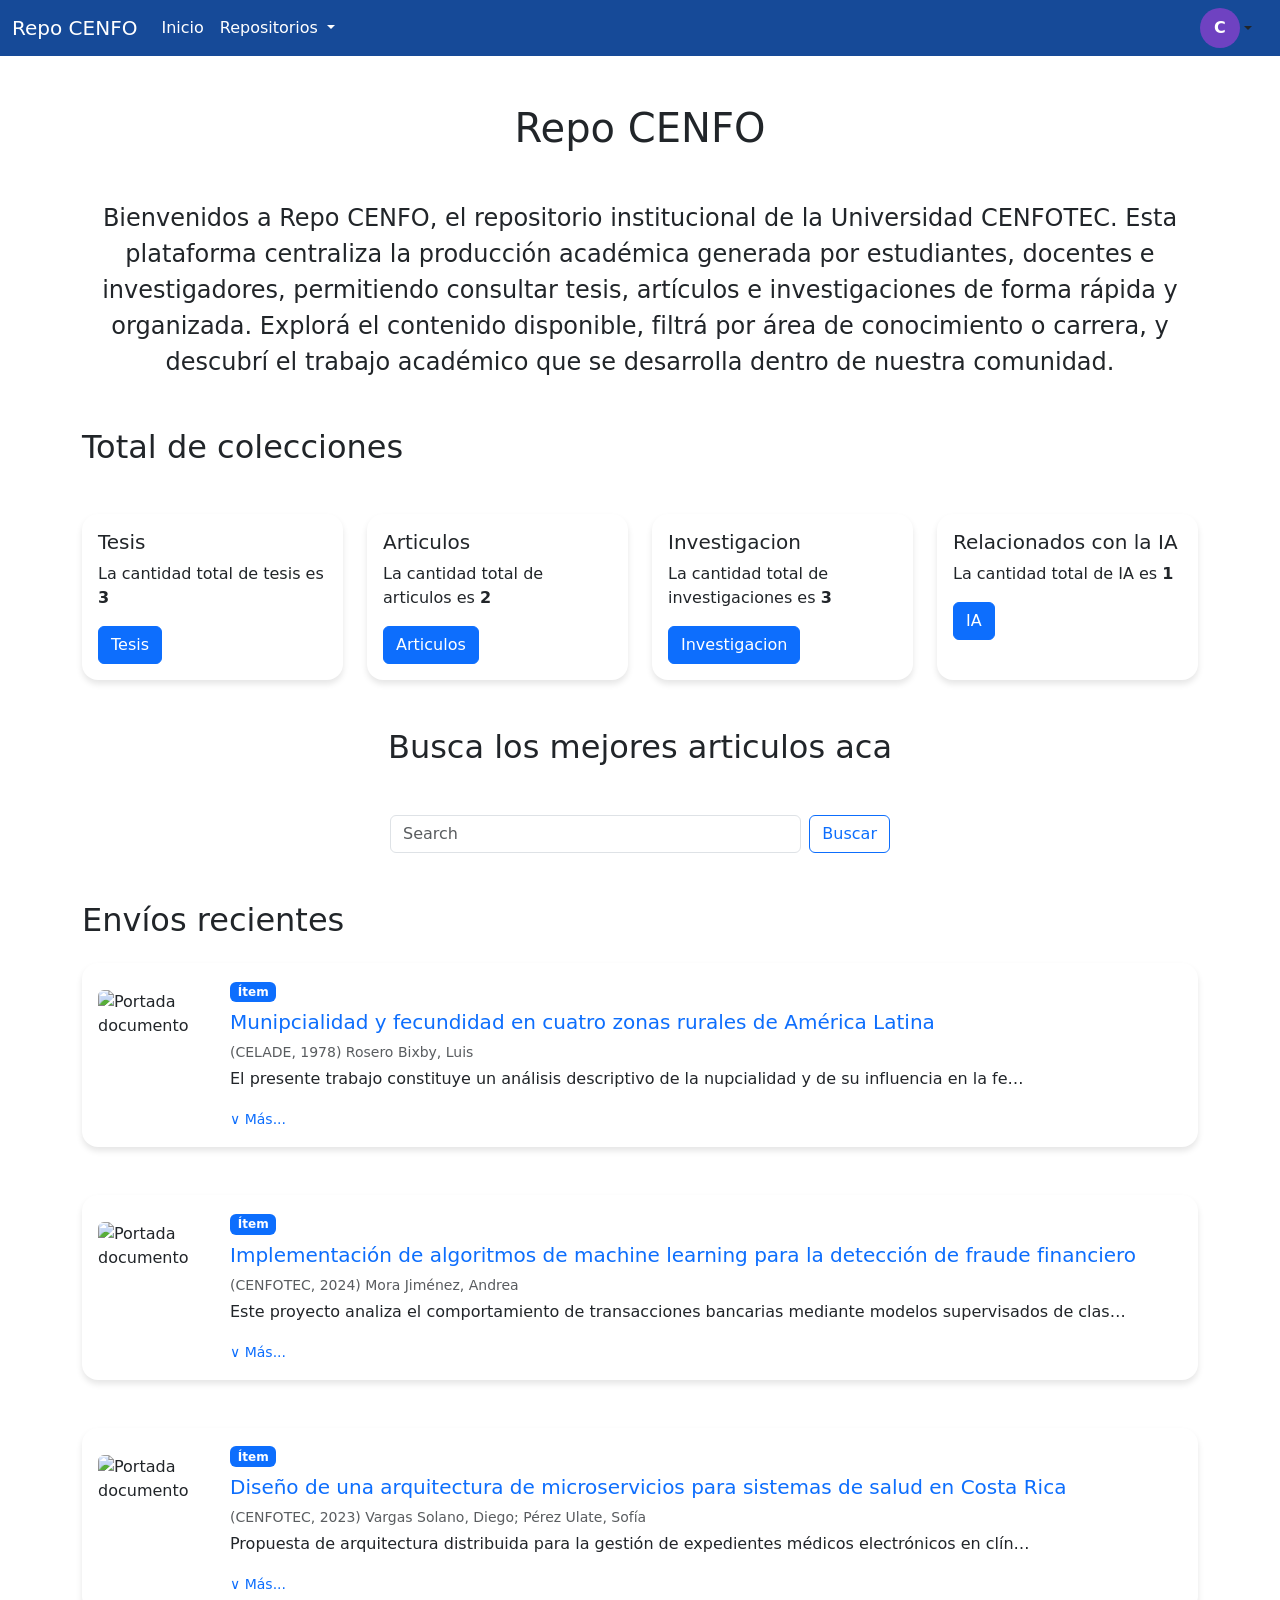
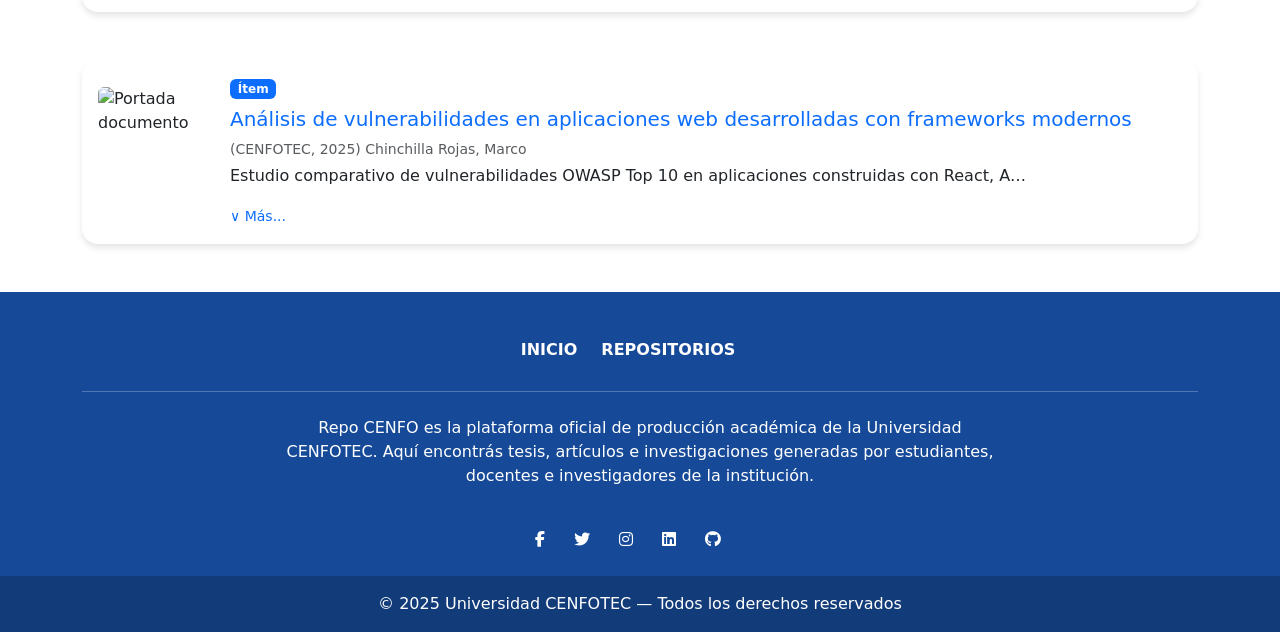
==== index.html @ e8b9d510 "Primer commit" ====
<!doctype html>
<html lang="es">

<head>
    <meta charset="UTF-8" />
    <meta name="viewport" content="width=device-width, initial-scale=1.0" />
    <title>Respositorio CENFOTEC</title>
    <link href="https://cdn.jsdelivr.net/npm/bootstrap@5.3.8/dist/css/bootstrap.min.css" rel="stylesheet"
        integrity="sha384-sRIl4kxILFvY47J16cr9ZwB07vP4J8+LH7qKQnuqkuIAvNWLzeN8tE5YBujZqJLB" crossorigin="anonymous">
    <link rel="stylesheet" href="css/custom.css">
    <link rel="stylesheet" href="https://cdnjs.cloudflare.com/ajax/libs/font-awesome/6.5.0/css/all.min.css">
</head>

<body>
    <!--Navabar con con listas que colapsan -->
    <header>

        <nav class="navbar navbar-expand-lg ">
            <div class="container-fluid">
                <a class="navbar-brand text-white" href="#">Repo CENFO</a>
                <button class="navbar-toggler" type="button" data-bs-toggle="collapse"
                    data-bs-target="#navbarNavDropdown" aria-controls="navbarNavDropdown" aria-expanded="false"
                    aria-label="Toggle navigation">
                    <span class="navbar-toggler-icon"></span>
                </button>


                <div class="collapse navbar-collapse w-100 justify-content-between" id="navbarNavDropdown">

                    <ul class="navbar-nav">
                        <li class="nav-item">
                            <a class="nav-link active text-white" aria-current="page" href="#">Inicio</a>
                        </li>
                        <li class="nav-item dropdown">
                            <a class="nav-link dropdown-toggle text-white" href="#" role="button"
                                data-bs-toggle="dropdown" aria-expanded="false">
                                Repositorios
                            </a>
                            <ul class="dropdown-menu">
                                <li><a class="dropdown-item" href="./pages/lista-repo.html">Lista de Repositorios</a>
                                </li>
                                <li><a class="dropdown-item" data-roles="admin,docentes" href="./pages/registro-repo.html">Registrar
                                        Repositorios</a></li>
                            </ul>
                        </li>

                        <li class="nav-item dropdown" data-roles="admin">
                            <a class="nav-link dropdown-toggle text-white" href="#" role="button"
                                data-bs-toggle="dropdown" aria-expanded="false">
                                Mantenimiento
                            </a>
                            <ul class="dropdown-menu">
                                <li><a class="dropdown-item" href="#">Usuarios</a></li>
                                <li><a class="dropdown-item" href="#">Tipos de produccion</a></li>
                                <li><a class="dropdown-item" href="#">Categorías</a></li>
                                <li><a class="dropdown-item" href="#">Áreas de Conocimiento</a></li>
                                <li><a class="dropdown-item" href="#">Tecnologias</a></li>
                                <li><a class="dropdown-item" href="#">Tipos de investigacion</a></li>
                                <li><a class="dropdown-item" href="#">Carreras</a></li>
                                <li><a class="dropdown-item" href="#">Lineas de Investigación</a></li>
                            </ul>
                        </li>
                    </ul>


                    <div class="dropdown text-end mx-3">
                        <a href="#"
                            class="nav-perfil d-block link-dark text-decoration-none dropdown-toggle d-flex align-items-center"
                            id="dropdownRoles" data-bs-toggle="dropdown" aria-expanded="false">
                            <div class="rounded-circle d-flex align-items-center justify-content-center text-white text-uppercase"
                                style="width: 40px; height: 40px; font-weight: bold; background-color: #6f42c1;">
                                C
                            </div>
                        </a>

                        <ul class="dropdown-menu dropdown-menu-end shadow-sm text-center"
                            aria-labelledby="dropdownRoles" style="min-width: 180px;">
                            <li class="dropdown-header text-start border-bottom pb-2 mb-1 fw-bold text-white">Roles
                                disponibles</li>
                            <li
                                class="dropdown-header rol-actual text-start border-bottom pb-2 mb-1 fw-bold text-white">
                                Rol Actual:</li>
                            <li class="my-2 px-3">
                                <span class="btn  btn-admin py-2 fs-6" id="btn-admin">Administrador</span>
                            </li>
                            <li class="my-2 px-3">
                                <span class="btn  btn-docente py-2 fs-6" id="btn-docente">Docente</span>
                            </li>
                            <li class="my-2 px-3">
                                <span class="btn  btn-estudiante py-2 fs-6" id="btn-estudiante">Estudiante</span>
                            </li>
                        </ul>
                    </div>

                </div>
            </div>
        </nav>
    </header>



    <!--Bienvenida -->
    <section class="container my-5">
        <h1 class="text-center">Repo CENFO</h1>

        <p class="text-center mt-5 fs-4">
            Bienvenidos a Repo CENFO, el repositorio institucional de la Universidad CENFOTEC.
            Esta plataforma centraliza la producción académica generada por estudiantes, docentes
            e investigadores, permitiendo consultar tesis, artículos e investigaciones de forma
            rápida y organizada. Explorá el contenido disponible, filtrá por área de conocimiento
            o carrera, y descubrí el trabajo académico que se desarrolla dentro de nuestra comunidad.
        </p>
    </section>


    <section class="container my-5 ">
        <h2 class="mb-5">Total de colecciones</h2>

        <div class="row row  row-cols-1 row-cols-md-2 row-cols-lg-4 g-4">
            <div class="col">
                <div class="card card-coleccion">
                    <div class="card-body">
                        <h5 class="card-title">Tesis</h5>
                        <p class="card-text">La cantidad total de tesis es <b data-indicador="tesis">0</b></p>
                        <a href="./pages/lista-repo.html" class="btn btn-primary" id="btn-tesis">Tesis</a>
                    </div>
                </div>
            </div>
            <div class="col">
                <div class="card card-coleccion">
                    <div class="card-body">
                        <h5 class="card-title">Articulos</h5>
                        <p class="card-text">La cantidad total de articulos es <b data-indicador="articulos">0</b></p>
                        <a href="./pages/lista-repo.html" class="btn btn-primary">Articulos</a>
                    </div>
                </div>
            </div>

            <div class="col">
                <div class="card card-coleccion">
                    <div class="card-body">
                        <h5 class="card-title">Investigacion</h5>
                        <p class="card-text">La cantidad total de investigaciones es <b data-indicador="investigacion">0</b></p>
                        <a href="./pages/lista-repo.html" class="btn btn-primary">Investigacion</a>
                    </div>
                </div>
            </div>

            <div class="col">
                <div class="card card-coleccion">
                    <div class="card-body">
                        <h5 class="card-title">Relacionados con la IA</h5>
                        <p class="card-text">La cantidad total de IA es <b data-indicador="ia">0</b></p>
                        <a href="./pages/lista-repo.html" class="btn btn-primary">IA</a>
                    </div>
                </div>
            </div>
        </div>
    </section>

    <!--section del buscador de los repos -->
    <h2 class="text-center my-5">Busca los mejores articulos aca</h2>
    <section class="container mt-5 d-flex justify-content-center ">



        <div class="buscador">
            <form class="d-flex buscador" role="search">
                <input class="form-control me-2" type="search" placeholder="Search" aria-label="Search" />
                <button class="btn btn-outline-primary" type="submit">Buscar</button>
            </form>
        </div>

    </section>

    <!-- Envíos recientes -->
    <section class="container mt-5 mb-5">
        <h2 class="mb-4">Envíos recientes</h2>
        <div class="card">
            <div class="row g-0">
                <div class="col-auto d-flex align-items-center p-3">
                    <img src="https://image.slidesharecdn.com/trabajodezamorita-150415132321-conversion-gate02/85/documentos-informativo-carta-memorandum-oficio-vitacora-curriculum-etc-1-320.jpg"
                        class="img-fluid rounded" style="width: 100px; height: 130px; object-fit: cover;"
                        alt="Portada documento">
                </div>
                <div class="col">
                    <div class="card-body">
                        <span class="badge bg-primary mb-2">Ítem</span>
                        <h5 class="card-title">
                            <a href="#" class="text-decoration-none">
                                Munipcialidad y fecundidad en cuatro zonas rurales de América Latina
                            </a>
                        </h5>
                        <p class="text-muted small mb-1">(CELADE, 1978) Rosero Bixby, Luis</p>
                        <p class="card-text text-truncate" style="max-width: 800px;">
                            El presente trabajo constituye un análisis descriptivo de la nupcialidad
                            y de su influencia en la fecundidad.
                        </p>

                        <div class="collapse" id="mas-item-1">
                            <p class="card-text mt-2">
                                Este estudio fue realizado en el marco del programa PECFAL-Rural,
                                abarcando cuatro zonas rurales representativas de América Latina.
                                Los resultados muestran patrones claros de relación entre nupcialidad
                                y niveles de fecundidad en poblaciones rurales.
                            </p>

                        </div>

                        <a class="text-primary small text-decoration-none" data-bs-toggle="collapse" href="#mas-item-1"
                            role="button" aria-expanded="false" id="toggle-mas-1" onclick="toggleMas1(this)">
                            ∨ Más...
                        </a>

                    </div>
                </div>
            </div>
        </div>

        <div class="card mt-5">
            <div class="row g-0">
                <div class="col-auto d-flex align-items-center p-3">
                    <img src="https://modelosdocu.com/wp-content/uploads/2024/12/carta-compromiso-de-entrega-de-documentos.jpg"
                        class="img-fluid rounded" style="width: 100px; height: 130px; object-fit: cover;"
                        alt="Portada documento">
                </div>
                <div class="col">
                    <div class="card-body">
                        <span class="badge bg-primary mb-2">Ítem</span>
                        <h5 class="card-title">
                            <a href="#" class="text-decoration-none">
                                Implementación de algoritmos de machine learning para la detección de fraude financiero
                            </a>
                        </h5>
                        <p class="text-muted small mb-1">(CENFOTEC, 2024) Mora Jiménez, Andrea</p>
                        <p class="card-text text-truncate" style="max-width: 900px;">
                            Este proyecto analiza el comportamiento de transacciones bancarias mediante modelos
                            supervisados de clasificación.
                        </p>

                        <div class="collapse" id="mas-item-2">
                            <p class="card-text mt-2">
                                Se utilizaron algoritmos como Random Forest y SVM sobre un dataset de 50,000
                                transacciones.
                                Los resultados muestran una precisión del 94% en la detección de transacciones
                                fraudulentas en tiempo real.
                            </p>

                        </div>

                        <a class="text-primary small text-decoration-none" data-bs-toggle="collapse" href="#mas-item-2"
                            role="button" aria-expanded="false" id="toggle-mas-2" onclick="toggleMas2(this)">
                            ∨ Más...
                        </a>

                    </div>
                </div>
            </div>
        </div>

        <div class="card mt-5">
            <div class="row g-0">
                <div class="col-auto d-flex align-items-center p-3">
                    <img src="https://img.yumpu.com/29938611/1/500x640/tipos-de-documentos-icao.jpg"
                        class="img-fluid rounded" style="width: 100px; height: 130px; object-fit: cover;"
                        alt="Portada documento">
                </div>
                <div class="col">
                    <div class="card-body">
                        <span class="badge bg-primary mb-2">Ítem</span>
                        <h5 class="card-title">
                            <a href="#" class="text-decoration-none">
                                Diseño de una arquitectura de microservicios para sistemas de salud en Costa Rica
                            </a>
                        </h5>
                        <p class="text-muted small mb-1">(CENFOTEC, 2023) Vargas Solano, Diego; Pérez Ulate, Sofía</p>
                        <p class="card-text text-truncate" style="max-width: 800px;">
                            Propuesta de arquitectura distribuida para la gestión de expedientes médicos electrónicos en
                            clínicas privadas.
                        </p>

                        <div class="collapse" id="mas-item-3">
                            <p class="card-text mt-2">
                                La solución implementa contenedores Docker y orquestación con Kubernetes, logrando una
                                reducción del 60% en tiempos de respuesta comparado con el sistema monolítico anterior.


                            </p>

                        </div>

                        <a class="text-primary small text-decoration-none" data-bs-toggle="collapse" href="#mas-item-3"
                            role="button" aria-expanded="false" id="toggle-mas-3" onclick="toggleMas3(this)">
                            ∨ Más...
                        </a>

                    </div>
                </div>
            </div>
        </div>


        <div class="card mt-5">
            <div class="row g-0">
                <div class="col-auto d-flex align-items-center p-3">
                    <img src="https://imgv2-1-f.scribdassets.com/img/document/478644156/original/603876078d/1?v=1"
                        class="img-fluid rounded" style="width: 100px; height: 130px; object-fit: cover;"
                        alt="Portada documento">
                </div>
                <div class="col">
                    <div class="card-body">
                        <span class="badge bg-primary mb-2">Ítem</span>
                        <h5 class="card-title">
                            <a href="#" class="text-decoration-none">
                                Análisis de vulnerabilidades en aplicaciones web desarrolladas con frameworks modernos
                            </a>
                        </h5>
                        <p class="text-muted small mb-1">(CENFOTEC, 2025) Chinchilla Rojas, Marco</p>
                        <p class="card-text text-truncate" style="max-width: 800px;">
                            Estudio comparativo de vulnerabilidades OWASP Top 10 en aplicaciones construidas con React,
                            Angular y Vue.
                        </p>

                        <div class="collapse" id="mas-item-4">
                            <p class="card-text mt-2">
                                Se realizaron pruebas de penetración sobre 15 aplicaciones reales. Angular presentó
                                menor cantidad de vulnerabilidades XSS mientras que React mostró mejores resultados
                                contra ataques de inyección.
                            </p>

                        </div>

                        <a class="text-primary small text-decoration-none" data-bs-toggle="collapse" href="#mas-item-4"
                            role="button" aria-expanded="false" id="toggle-mas-4" onclick="toggleMas4(this)">
                            ∨ Más...
                        </a>

                    </div>
                </div>
            </div>
        </div>
    </section>


    <footer class="text-white mt-5 footer">
        <div class="container">

            <!-- Links -->
            <section class="pt-5">
                <div class="row text-center justify-content-center">
                    <div class="col-md-auto">
                        <h6 class="text-uppercase fw-bold">
                            <a href="index.html" class="text-white link text-decoration-none">Inicio</a>
                        </h6>
                    </div>
                    <div class="col-md-auto">
                        <h6 class="text-uppercase fw-bold">
                            <a href="./pages/lista-repo.html" class="text-white link text-decoration-none">Repositorios</a>
                        </h6>
                    </div>
                    <div class="col-md-auto">
                        <h6 class="text-uppercase fw-bold">
                            <a href="#" class="text-white link text-decoration-none"
                                data-roles="admin">Mantenimiento</a>
                        </h6>
                    </div>

                </div>
            </section>

            <hr class="my-4">

            <!-- Descripción -->
            <section class="mb-4">
                <div class="row justify-content-center">
                    <div class="col-lg-8 text-center">
                        <p>Repo CENFO es la plataforma oficial de producción académica de la Universidad CENFOTEC.
                            Aquí encontrás tesis, artículos e investigaciones generadas por estudiantes,
                            docentes e investigadores de la institución.</p>
                    </div>
                </div>
            </section>

            <!-- Redes sociales -->
            <section class="text-center mb-4">
                <a href="#" class="text-white link me-4"><i class="fab fa-facebook-f"></i></a>
                <a href="#" class="text-white link me-4"><i class="fab fa-twitter"></i></a>
                <a href="#" class="text-white link me-4"><i class="fab fa-instagram"></i></a>
                <a href="#" class="text-white link me-4"><i class="fab fa-linkedin"></i></a>
                <a href="#" class="text-white link me-4"><i class="fab fa-github"></i></a>
            </section>

        </div>

        <!-- Copyright -->
        <div class="text-center p-3 copyright">
            © 2025 Universidad CENFOTEC — Todos los derechos reservados
        </div>
    </footer>

    <script src="https://cdn.jsdelivr.net/npm/bootstrap@5.3.8/dist/js/bootstrap.bundle.min.js"
        integrity="sha384-FKyoEForCGlyvwx9Hj09JcYn3nv7wiPVlz7YYwJrWVcXK/BmnVDxM+D2scQbITxI"
        crossorigin="anonymous"></script>
    <script src="js/utils.js"></script>
    <script src="js/data.js"></script>
    
</body>

</html>
---- css/custom.css ----
.buscador{
    width: 500px;
}

/* Navbar*/
.navbar{
    background-color: #164a98;
    position: sticky;
    top: 0;
    z-index: 100;
}
.dropdown-menu{
     background-color: #164a98;
     color: white !important;
}
.dropdown-item{
    color: white;
}
.dropdown-item:hover {
    background-color: #205c9c;
    color: #64b5f6;
}
.navbar.nav .nav-link{
     transition: transform 0.2s ease, color 0.2s ease;
    display: inline-block;
    font-weight: 500;
}
.navbar-nav .nav-link:hover {
    color: #64b5f6 !important;
    transform: translateY(-3px);
}
.nav-perfil{
    transition: transform 0.2s ease, color 0.2s ease;
}
.nav-perfil :hover{
    color: #64b5f6 !important;
     transform: translateY(-3px);
}

.rol-actual{
    display: none;
}

.btn-estudiante{
    background-color:#006AEA ;
    color: white;
    transition: transform 0.2s ease, color 0.2s ease;
    display: block;
}
.btn-estudiante:hover{
    background-color: #40B0FF !important;
     transform: translateY(-3px);
}
.btn-admin{
    background-color: #006AEA;
    color: white;
    transition: transform 0.2s ease, color 0.2s ease;
    display: block;
}
.btn-admin:hover{
    background-color: #40B0FF !important;
     transform: translateY(-3px);
}
.btn-docente{
    background-color: #006AEA;
    color: white;
    transition: transform 0.2s ease, color 0.2s ease;
    display: block;
}
.btn-docente:hover{
    background-color: #40B0FF !important;
     transform: translateY(-3px);
}

/*Cards de la coleccion*/
.card {
    border: none;
    border-radius: 1rem;
    background: #ffffff;
    box-shadow: 0 4px 6px rgba(0, 0, 0, 0.1);
    overflow: hidden;
    transition: all 0.3s cubic-bezier(0.4, 0, 0.2, 1);
    height: 100%;
    display: flex;
    flex-direction: column;
}

.card:hover {
    transform: translateY(-8px);
    box-shadow: 0 10px 20px rgba(0, 0, 0, 0.15);
}

.card-img-top {
    height: 200px;
    object-fit: cover;
    transition: transform 0.4s ease;
}

.card:hover .card-img-top {
    transform: scale(1.05);
}

/* Layout principal: aside + main */
.container-fluid-custom {
    display: flex;
    gap: 20px;
    align-items: flex-start;
}

.aside-filtros {
    flex: 0 0 280px;
    background-color: #f8f9fa;
    padding: 20px;
    border-radius: 8px;
    height: fit-content;
    position: sticky;
    top: 80px; 
}

.main-content {
    flex: 1;
    min-width: 0; 
}

.filtro-grupo {
    margin-bottom: 25px;
}

.filtro-grupo h6 {
    font-weight: bold;
    font-size: 0.9rem;
    margin-bottom: 10px;
    color: #333;
    border-bottom: 2px solid #006AEA;
    padding-bottom: 5px;
}

.filtro-grupo label {
    font-size: 0.85rem;
    margin-bottom: 5px;
    display: block;
    cursor: pointer;
    transition: color 0.2s ease;
}

.filtro-grupo label:hover {
    color: #6f42c1;
}

.filtro-grupo input[type="checkbox"] {
    margin-right: 8px;
    cursor: pointer;
}

.btn-limpiar-filtros {
    width: 100%;
    margin-top: 20px;
}

/* Responsive: tablet y móvil */
@media (max-width: 992px) {
    .container-fluid-custom {
        gap: 15px;
    }

    .aside-filtros {
        flex: 0 0 250px;
    }
}

@media (max-width: 768px) {
    .container-fluid-custom {
        flex-direction: column;
    }

    .aside-filtros {
        flex: 0 0 auto;
        width: 100%;
        position: relative;
        top: 0;
        margin-bottom: 10px;
    }

    .main-content {
        width: 100%;
    }

    .filtro-grupo {
        margin-bottom: 15px;
    }

    .filtro-grupo h6 {
        font-size: 0.85rem;
        margin-bottom: 8px;
    }

    .filtro-grupo label {
        font-size: 0.8rem;
        margin-bottom: 3px;
    }
}

@media (max-width: 576px) {
    .container-lg {
        padding: 0.5rem;
    }

    .aside-filtros {
        padding: 15px;
    }

    .table {
        font-size: 0.85rem;
    }

    .table th, .table td {
        padding: 0.5rem;
    }
}


.form-container {
    background-color: #f9f9f9;
    padding: 50px;
    border-radius: 8px;
    border: 1px solid #ddd;
    max-width: 800px;
    width: 100%;
}

.form-control1 {
    border: 1px solid #ccc;
    border-radius: 4px;
    padding: 12px;
    font-size: 1rem;
    width: 100%;
}

.form-control1:focus {
    border-color: #006AEA;
    outline: none;
    box-shadow: 0 0 5px rgba(111, 66, 193, 0.2);
}

.form-label {
    font-weight: 500;
    margin-bottom: 8px;
    display: block;
}

.mb-3 {
    margin-bottom: 25px;
}

.form-text {
    display: none;
}

.btn-enviar {
    background-color: #164a98;
    color: white;
    padding: 12px 30px;
    border: none;
    border-radius: 4px;
    font-size: 1rem;
    width: 100%;
    cursor: pointer;
    margin-top: 10px;
}

.btn-enviar:hover {
    background-color: #006AEA;
}

/* carga de archivo */
.file-upload-area {
    border: 2px dashed #006AEA;
    border-radius: 4px;
    padding: 20px;
    text-align: center;
    background-color: #f0f0f0;
    cursor: pointer;
    transition: all 0.3s ease;
}

.file-upload-area:hover {
    background-color: #e8e8e8;
    border-color: #164a98;
}

.file-upload-area input[type="file"] {
    display: none;
}

.file-name {
    margin-top: 10px;
    color: #164a98;
    font-weight: 500;
}

textarea {
    border: 1px solid #ccc;
    border-radius: 4px;
    padding: 12px;
    font-size: 1rem;
    width: 100%;
    font-family: Arial, sans-serif;
    resize: vertical;
}

textarea:focus {
    border-color: #164a98;
    outline: none;
    box-shadow: 0 0 5px rgba(111, 66, 193, 0.2);
}

.footer{
    background-color: #164a98;
    transition: transform 0.2s ease, color 0.2s ease;
}

.footer .link:hover{
    color: #64b5f6 !important;
    transform: translateY(-3px);
}

.copyright{
    background-color: rgba(0,0,0,0.2);
}
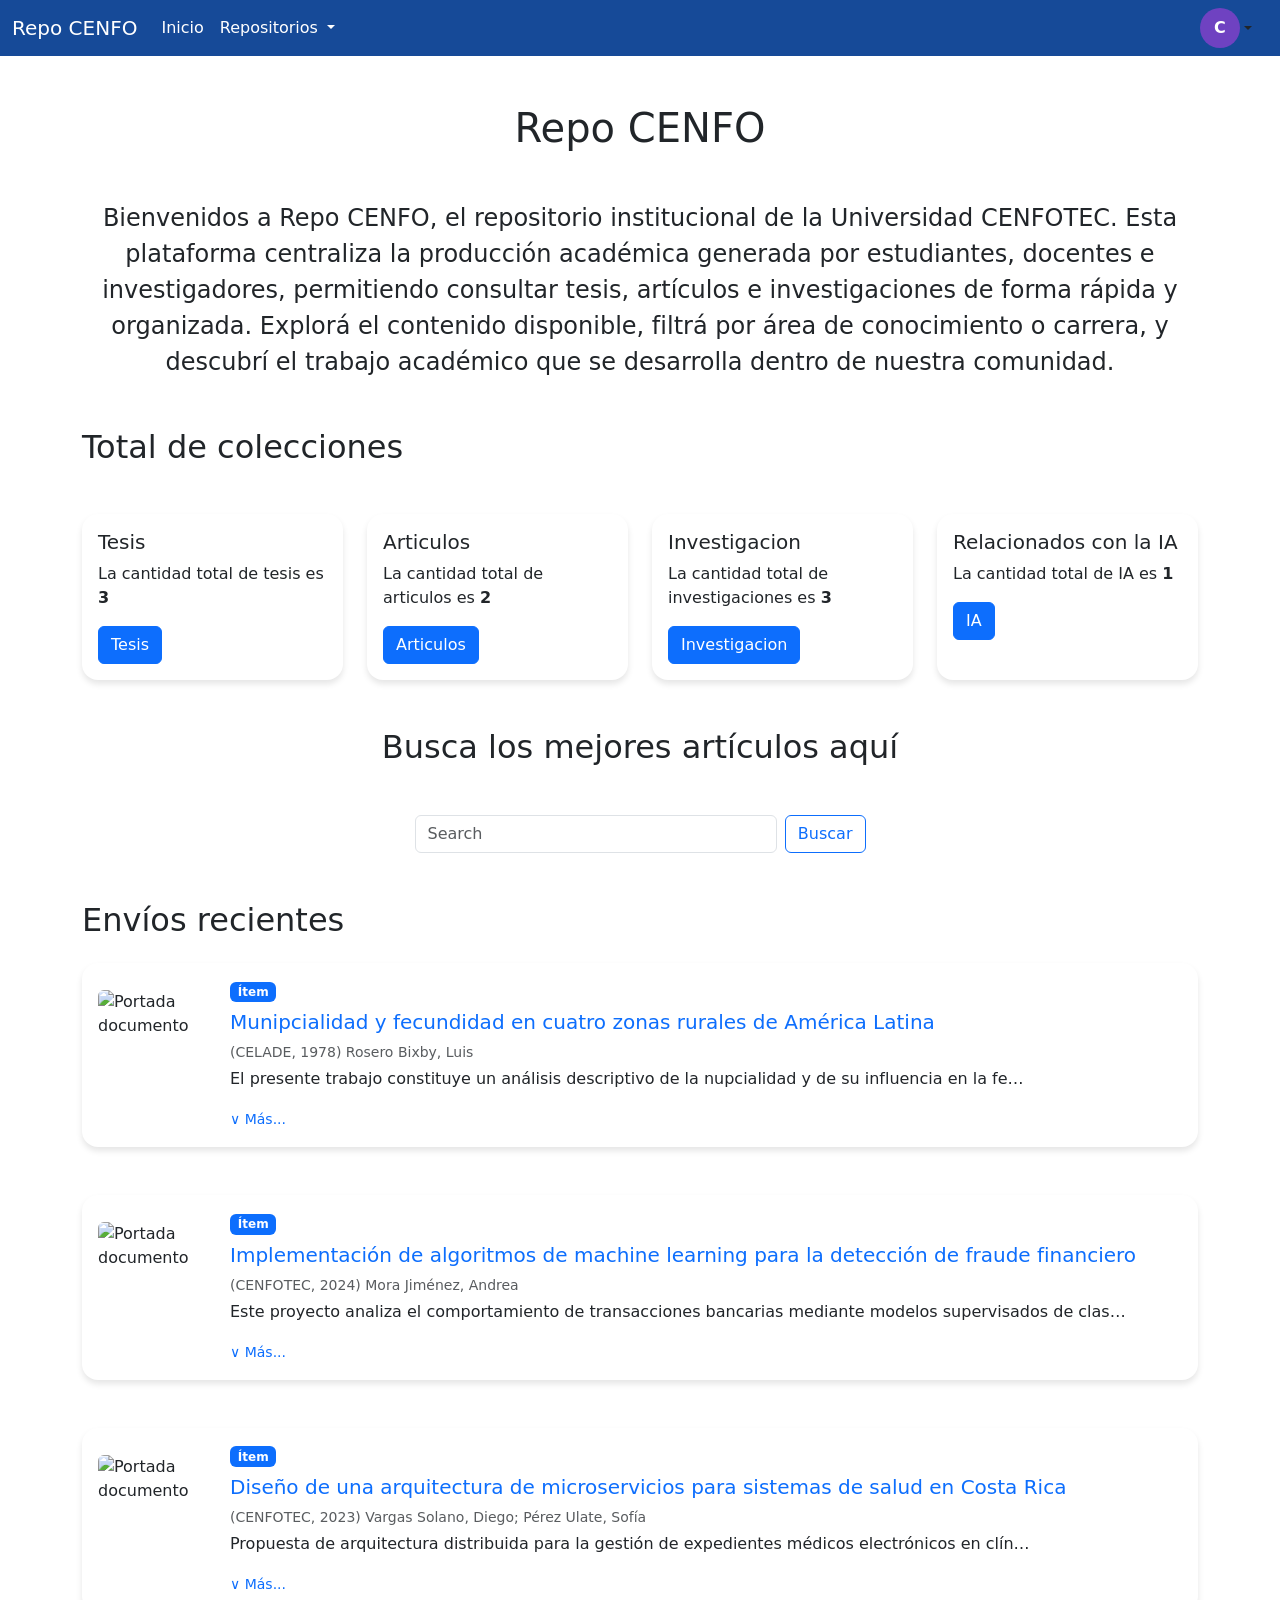
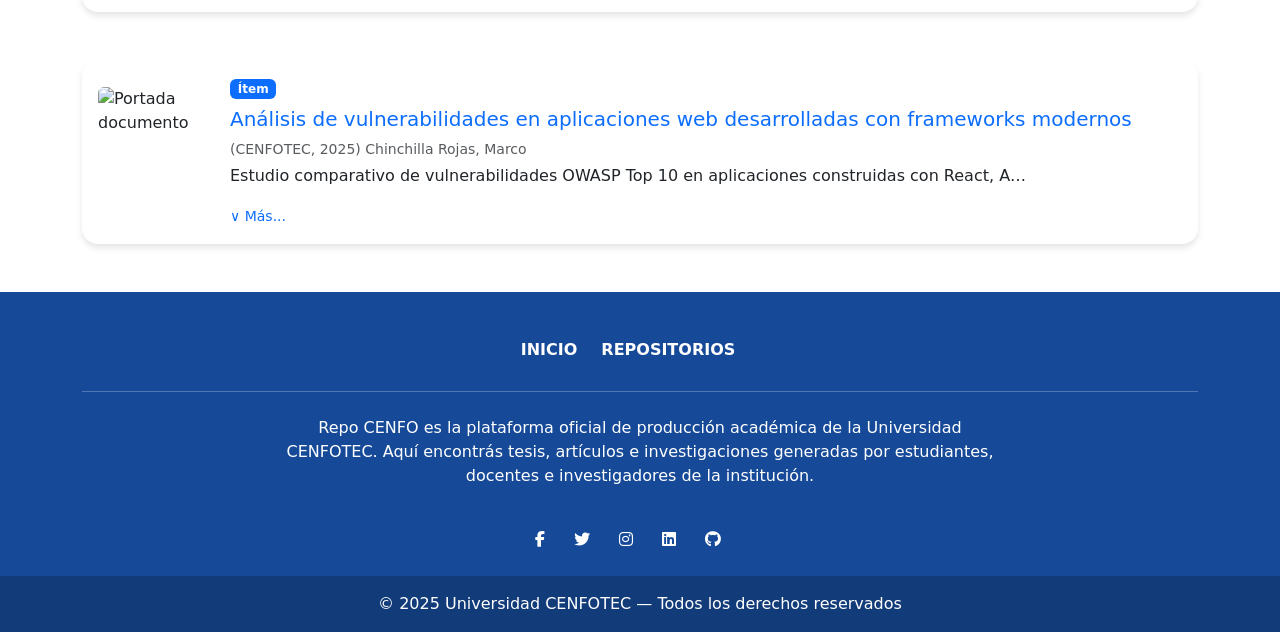
==== commit 6e237ac1: "Segundo commit" ====
--- a/index.html
+++ b/index.html
@@ -50,7 +50,7 @@
                                 Mantenimiento
                             </a>
                             <ul class="dropdown-menu">
-                                <li><a class="dropdown-item" href="#">Usuarios</a></li>
+                                <li><a class="dropdown-item" href="./pages/mantenimientos/Usuarios.html">Usuarios</a></li>
                                 <li><a class="dropdown-item" href="#">Tipos de produccion</a></li>
                                 <li><a class="dropdown-item" href="#">Categorías</a></li>
                                 <li><a class="dropdown-item" href="#">Áreas de Conocimiento</a></li>
@@ -159,19 +159,17 @@
     </section>
 
     <!--section del buscador de los repos -->
-    <h2 class="text-center my-5">Busca los mejores articulos aca</h2>
-    <section class="container mt-5 d-flex justify-content-center ">
-
-
-
-        <div class="buscador">
-            <form class="d-flex buscador" role="search">
+   <h2 class="text-center my-5">Busca los mejores artículos aquí</h2>
+<section class="container mt-5">
+    <div class="row justify-content-center">
+        <div class="col-12 col-sm-8 col-md-6 col-lg-5">
+            <form class="d-flex" role="search">
                 <input class="form-control me-2" type="search" placeholder="Search" aria-label="Search" />
                 <button class="btn btn-outline-primary" type="submit">Buscar</button>
             </form>
         </div>
-
-    </section>
+    </div>
+</section>
 
     <!-- Envíos recientes -->
     <section class="container mt-5 mb-5">
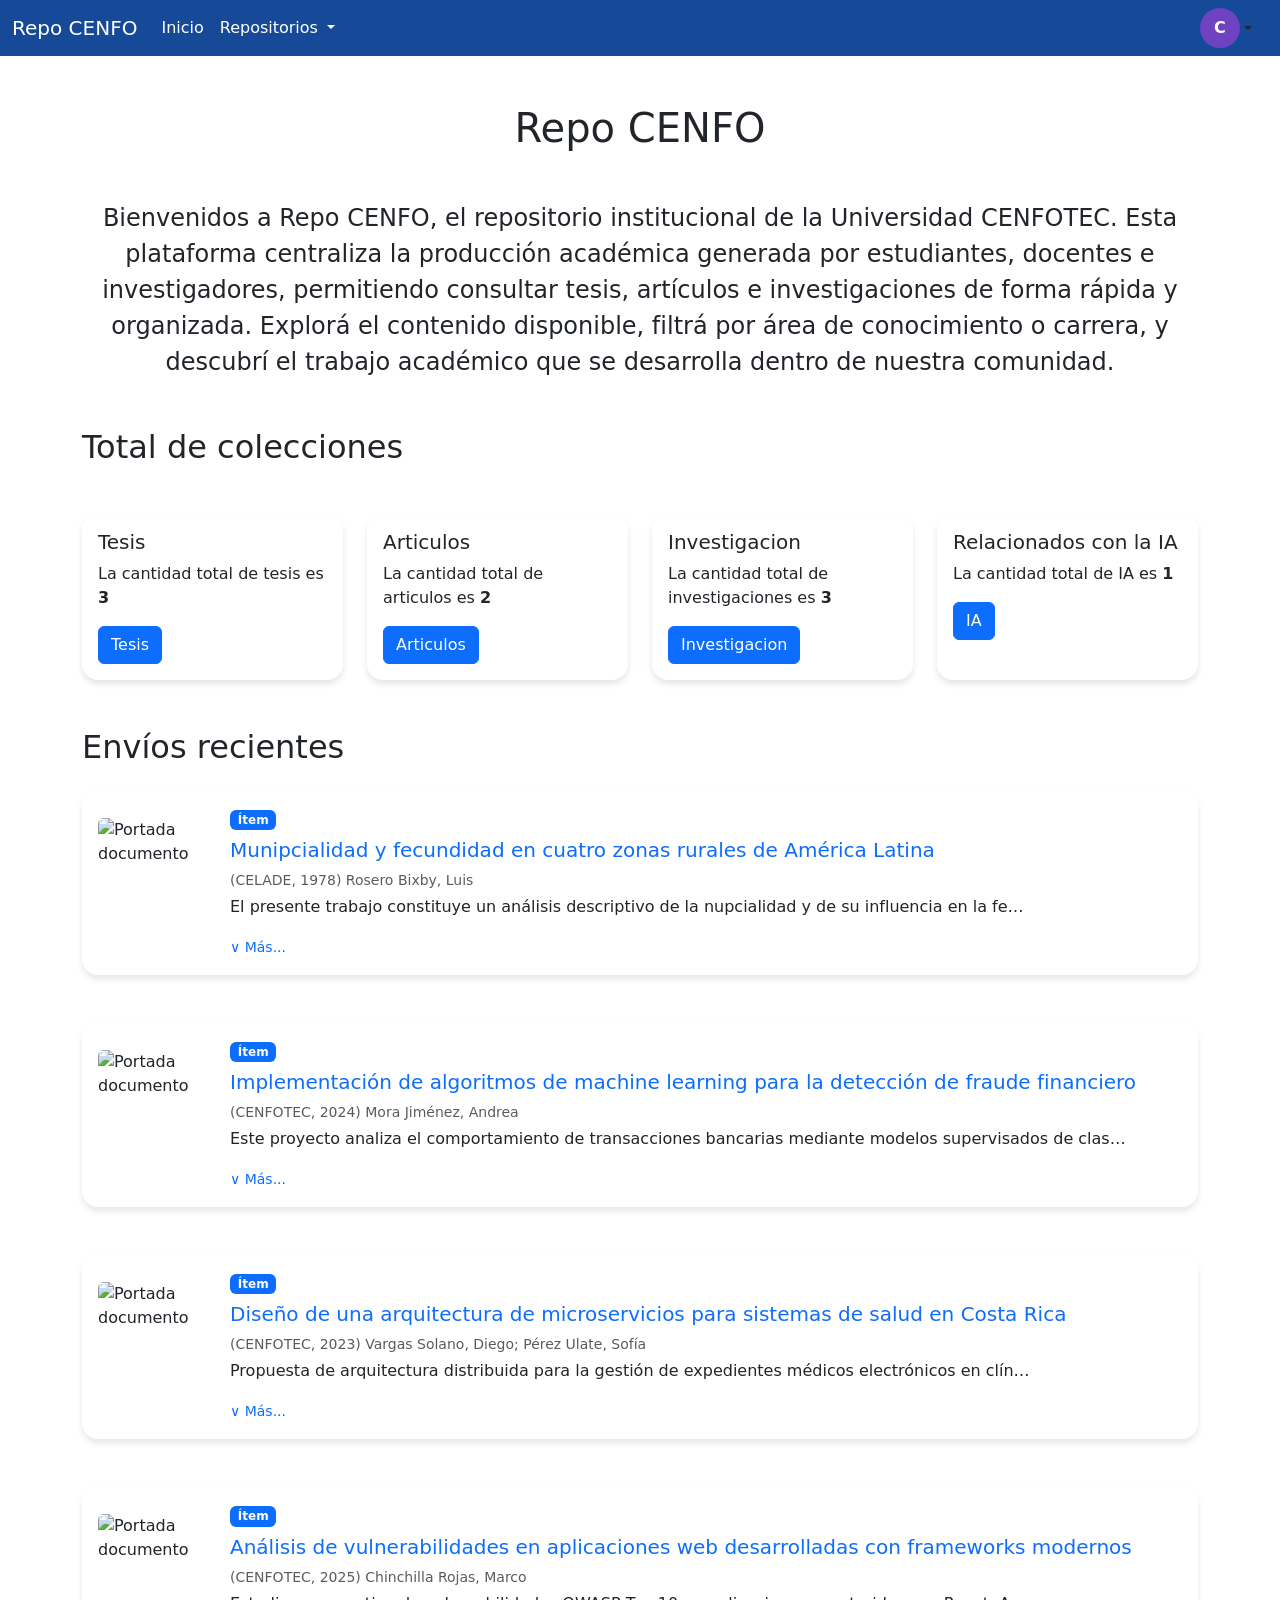
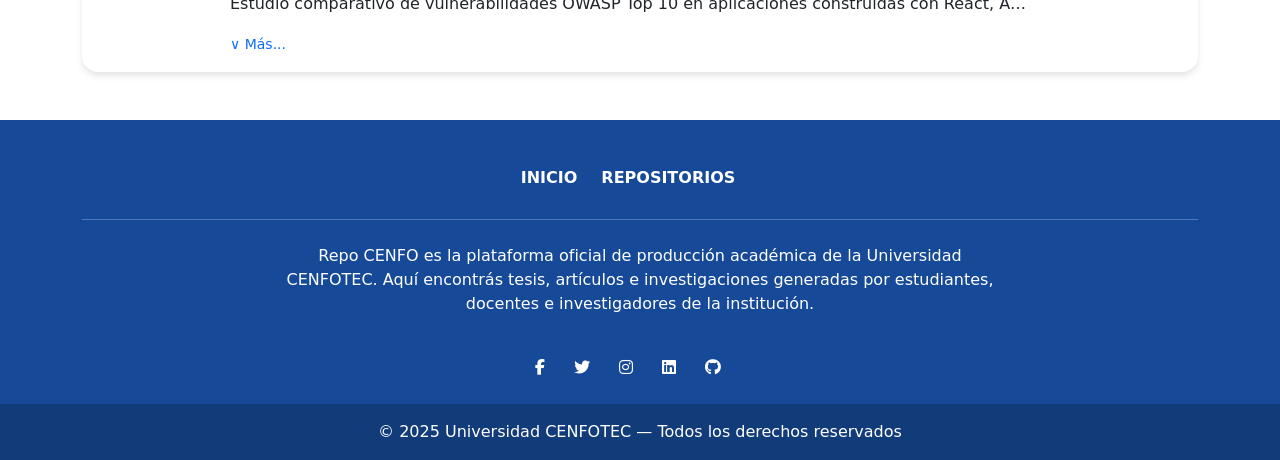
==== commit 8c993ffe: "Ultimo commit" ====
--- a/index.html
+++ b/index.html
@@ -39,7 +39,8 @@
                             <ul class="dropdown-menu">
                                 <li><a class="dropdown-item" href="./pages/lista-repo.html">Lista de Repositorios</a>
                                 </li>
-                                <li><a class="dropdown-item" data-roles="admin,docentes" href="./pages/registro-repo.html">Registrar
+                                <li><a class="dropdown-item" data-roles="admin,docente"
+                                        href="./pages/registro-repo.html">Registrar
                                         Repositorios</a></li>
                             </ul>
                         </li>
@@ -50,14 +51,23 @@
                                 Mantenimiento
                             </a>
                             <ul class="dropdown-menu">
-                                <li><a class="dropdown-item" href="./pages/mantenimientos/Usuarios.html">Usuarios</a></li>
-                                <li><a class="dropdown-item" href="#">Tipos de produccion</a></li>
-                                <li><a class="dropdown-item" href="#">Categorías</a></li>
-                                <li><a class="dropdown-item" href="#">Áreas de Conocimiento</a></li>
-                                <li><a class="dropdown-item" href="#">Tecnologias</a></li>
-                                <li><a class="dropdown-item" href="#">Tipos de investigacion</a></li>
-                                <li><a class="dropdown-item" href="#">Carreras</a></li>
-                                <li><a class="dropdown-item" href="#">Lineas de Investigación</a></li>
+                                <li><a class="dropdown-item" href="../pages/mantenimientos/Usuarios.html">Usuarios</a>
+                                </li>
+                                <li><a class="dropdown-item" href="../pages/mantenimientos/produccion.html">Tipos de
+                                        produccion</a></li>
+                                <li><a class="dropdown-item"
+                                        href="../pages/mantenimientos/categorias.html">Categorías</a></li>
+                                <li><a class="dropdown-item" href="../pages/mantenimientos/areas.html">Áreas de
+                                        Conocimiento</a></li>
+                                <li><a class="dropdown-item"
+                                        href="../pages/mantenimientos/tecnologias.html">Tecnologias</a></li>
+                                <li><a class="dropdown-item" href="../pages/mantenimientos/investigacion.html">Tipos de
+                                        investigacion</a></li>
+                                <li><a class="dropdown-item" href="../pages/mantenimientos/carreras.html">Carreras</a>
+                                </li>
+                                <li><a class="dropdown-item"
+                                        href="../pages/mantenimientos/lineas-investigacion.html">Lineas de
+                                        Investigación</a></li>
                             </ul>
                         </li>
                     </ul>
@@ -140,7 +150,8 @@
                 <div class="card card-coleccion">
                     <div class="card-body">
                         <h5 class="card-title">Investigacion</h5>
-                        <p class="card-text">La cantidad total de investigaciones es <b data-indicador="investigacion">0</b></p>
+                        <p class="card-text">La cantidad total de investigaciones es <b
+                                data-indicador="investigacion">0</b></p>
                         <a href="./pages/lista-repo.html" class="btn btn-primary">Investigacion</a>
                     </div>
                 </div>
@@ -158,18 +169,7 @@
         </div>
     </section>
 
-    <!--section del buscador de los repos -->
-   <h2 class="text-center my-5">Busca los mejores artículos aquí</h2>
-<section class="container mt-5">
-    <div class="row justify-content-center">
-        <div class="col-12 col-sm-8 col-md-6 col-lg-5">
-            <form class="d-flex" role="search">
-                <input class="form-control me-2" type="search" placeholder="Search" aria-label="Search" />
-                <button class="btn btn-outline-primary" type="submit">Buscar</button>
-            </form>
-        </div>
-    </div>
-</section>
+   
 
     <!-- Envíos recientes -->
     <section class="container mt-5 mb-5">
@@ -353,7 +353,7 @@
                     </div>
                     <div class="col-md-auto">
                         <h6 class="text-uppercase fw-bold">
-                            <a href="./pages/lista-repo.html" class="text-white link text-decoration-none">Repositorios</a>
+                            <a href="../lista-repo.html" class="text-white link text-decoration-none">Repositorios</a>
                         </h6>
                     </div>
                     <div class="col-md-auto">
@@ -381,11 +381,14 @@
 
             <!-- Redes sociales -->
             <section class="text-center mb-4">
-                <a href="#" class="text-white link me-4"><i class="fab fa-facebook-f"></i></a>
-                <a href="#" class="text-white link me-4"><i class="fab fa-twitter"></i></a>
-                <a href="#" class="text-white link me-4"><i class="fab fa-instagram"></i></a>
-                <a href="#" class="text-white link me-4"><i class="fab fa-linkedin"></i></a>
-                <a href="#" class="text-white link me-4"><i class="fab fa-github"></i></a>
+                <a href="https://www.facebook.com/UCenfotec/" class="text-white link me-4"><i
+                        class="fab fa-facebook-f"></i></a>
+                <a href="https://x.com/UCenfotec?lang=en" class="text-white link me-4"><i
+                        class="fab fa-twitter"></i></a>
+                <a href="https://www.instagram.com/ucenfotec/?hl=en" class="text-white link me-4"><i
+                        class="fab fa-instagram"></i></a>
+                <a href="https://ucenfotec.ac.cr/" class="text-white link me-4"><i class="fab fa-linkedin"></i></a>
+                <a href="https://ucenfotec.ac.cr/" class="text-white link me-4"><i class="fab fa-github"></i></a>
             </section>
 
         </div>
@@ -401,7 +404,7 @@
         crossorigin="anonymous"></script>
     <script src="js/utils.js"></script>
     <script src="js/data.js"></script>
-    
+
 </body>
 
 </html>
